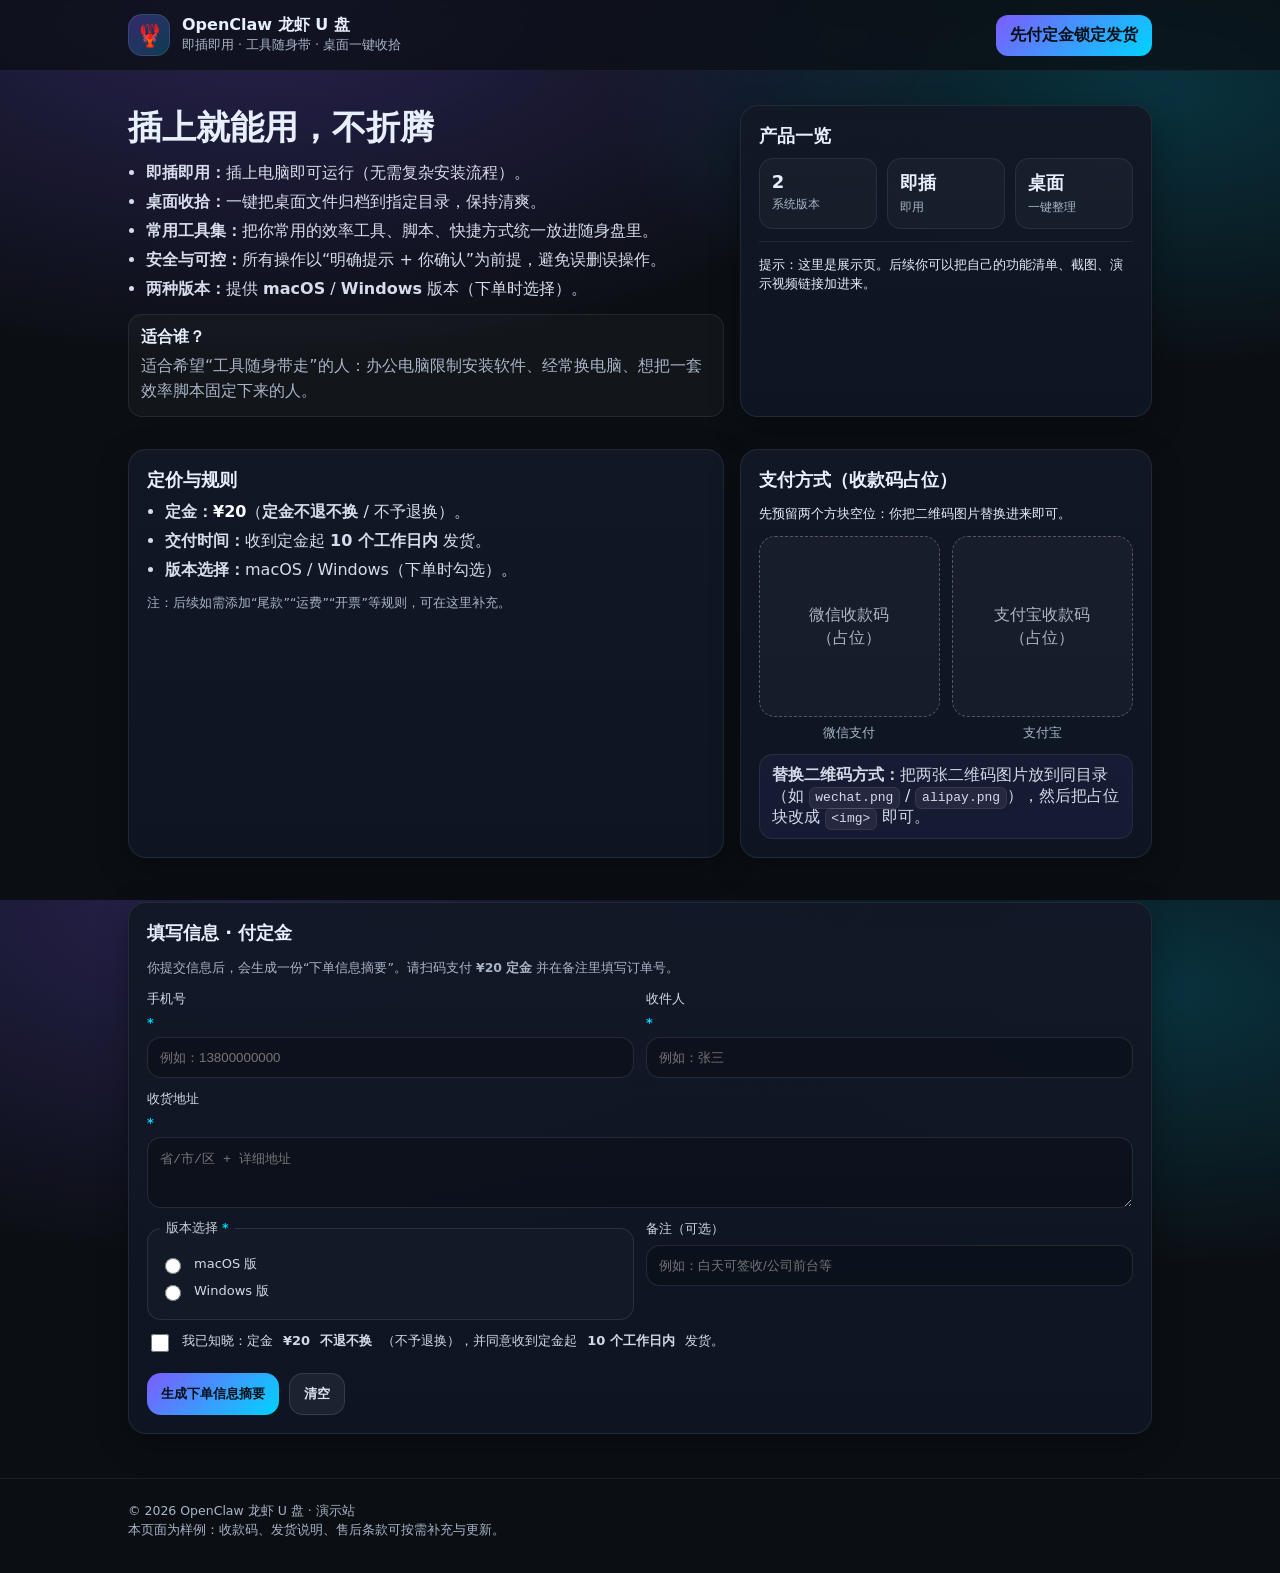
==== index.html @ 14cbc70e "feat: initial lobster usb landing page" ====
<!doctype html>
<html lang="zh-CN">
<head>
  <meta charset="utf-8" />
  <meta name="viewport" content="width=device-width, initial-scale=1" />
  <title>OpenClaw 龙虾 U 盘｜即插即用工具盘</title>
  <meta name="description" content="OpenClaw 龙虾 U 盘：即插即用，一键收拾桌面、常用工具集、效率脚本。支持 macOS / Windows 版本。" />
  <link rel="stylesheet" href="styles.css" />
</head>
<body>
  <header class="header">
    <div class="container">
      <div class="brand">
        <div class="logo" aria-hidden="true">🦞</div>
        <div>
          <h1>OpenClaw 龙虾 U 盘</h1>
          <p class="sub">即插即用 · 工具随身带 · 桌面一键收拾</p>
        </div>
      </div>
      <a class="cta" href="#order">先付定金锁定发货</a>
    </div>
  </header>

  <main>
    <section class="hero">
      <div class="container grid2">
        <div>
          <h2>插上就能用，不折腾</h2>
          <ul class="bullets">
            <li><b>即插即用：</b>插上电脑即可运行（无需复杂安装流程）。</li>
            <li><b>桌面收拾：</b>一键把桌面文件归档到指定目录，保持清爽。</li>
            <li><b>常用工具集：</b>把你常用的效率工具、脚本、快捷方式统一放进随身盘里。</li>
            <li><b>安全与可控：</b>所有操作以“明确提示 + 你确认”为前提，避免误删误操作。</li>
            <li><b>两种版本：</b>提供 <b>macOS</b> / <b>Windows</b> 版本（下单时选择）。</li>
          </ul>
          <div class="note">
            <div class="note-title">适合谁？</div>
            <div class="note-body">
              适合希望“工具随身带走”的人：办公电脑限制安装软件、经常换电脑、想把一套效率脚本固定下来的人。
            </div>
          </div>
        </div>
        <div class="card preview">
          <h3>产品一览</h3>
          <div class="kpis">
            <div class="kpi"><div class="kpi-num">2</div><div class="kpi-label">系统版本</div></div>
            <div class="kpi"><div class="kpi-num">即插</div><div class="kpi-label">即用</div></div>
            <div class="kpi"><div class="kpi-num">桌面</div><div class="kpi-label">一键整理</div></div>
          </div>
          <div class="divider"></div>
          <p class="small">提示：这里是展示页。后续你可以把自己的功能清单、截图、演示视频链接加进来。</p>
        </div>
      </div>
    </section>

    <section class="rules" id="rules">
      <div class="container grid2">
        <div class="card">
          <h3>定价与规则</h3>
          <ul class="bullets">
            <li><b>定金：</b><span class="price">¥20</span>（<b>定金不退不换</b> / 不予退换）。</li>
            <li><b>交付时间：</b>收到定金起 <b>10 个工作日内</b> 发货。</li>
            <li><b>版本选择：</b>macOS / Windows（下单时勾选）。</li>
          </ul>
          <p class="small muted">注：后续如需添加“尾款”“运费”“开票”等规则，可在这里补充。</p>
        </div>

        <div class="card" id="pay">
          <h3>支付方式（收款码占位）</h3>
          <p class="small">先预留两个方块空位：你把二维码图片替换进来即可。</p>
          <div class="qr-grid">
            <div class="qr">
              <div class="qr-box" aria-label="微信收款码占位">
                <div class="qr-placeholder">微信收款码
（占位）</div>
              </div>
              <div class="qr-label">微信支付</div>
            </div>
            <div class="qr">
              <div class="qr-box" aria-label="支付宝收款码占位">
                <div class="qr-placeholder">支付宝收款码
（占位）</div>
              </div>
              <div class="qr-label">支付宝</div>
            </div>
          </div>
          <div class="tip">
            <b>替换二维码方式：</b>把两张二维码图片放到同目录（如 <code>wechat.png</code> / <code>alipay.png</code>），然后把占位块改成 <code>&lt;img&gt;</code> 即可。
          </div>
        </div>
      </div>
    </section>

    <section class="order" id="order">
      <div class="container">
        <div class="card">
          <h3>填写信息 · 付定金</h3>
          <p class="small muted">你提交信息后，会生成一份“下单信息摘要”。请扫码支付 <b>¥20 定金</b> 并在备注里填写订单号。</p>

          <form id="orderForm" class="form" autocomplete="on">
            <div class="form-row">
              <label>
                手机号 <span class="req">*</span>
                <input name="phone" type="tel" inputmode="tel" placeholder="例如：13800000000" required />
              </label>
              <label>
                收件人 <span class="req">*</span>
                <input name="name" type="text" placeholder="例如：张三" required />
              </label>
            </div>

            <label>
              收货地址 <span class="req">*</span>
              <textarea name="address" rows="3" placeholder="省/市/区 + 详细地址" required></textarea>
            </label>

            <div class="form-row">
              <fieldset class="fieldset">
                <legend>版本选择 <span class="req">*</span></legend>
                <label class="radio"><input type="radio" name="os" value="macOS" required /> macOS 版</label>
                <label class="radio"><input type="radio" name="os" value="Windows" required /> Windows 版</label>
              </fieldset>

              <label>
                备注（可选）
                <input name="note" type="text" placeholder="例如：白天可签收/公司前台等" />
              </label>
            </div>

            <label class="check">
              <input type="checkbox" name="agree" required />
              我已知晓：定金 <b>¥20</b> <b>不退不换</b>（不予退换），并同意收到定金起 <b>10 个工作日内</b> 发货。
            </label>

            <div class="actions">
              <button type="submit" class="btn">生成下单信息摘要</button>
              <button type="button" class="btn secondary" id="clearBtn">清空</button>
            </div>
          </form>

          <div id="result" class="result" hidden>
            <div class="result-head">
              <h4>下单信息摘要</h4>
              <div class="badge" id="orderIdBadge">订单号：—</div>
            </div>
            <pre id="resultText" class="result-text"></pre>
            <div class="result-actions">
              <button class="btn" id="copyBtn" type="button">复制摘要</button>
              <a class="btn secondary" id="mailtoBtn" href="#" rel="nofollow">用邮件发送给我自己</a>
            </div>
            <p class="small muted">支付时建议在备注填写订单号，方便对账与发货。</p>
          </div>
        </div>
      </div>
    </section>

    <footer class="footer">
      <div class="container small muted">
        <div>© <span id="year"></span> OpenClaw 龙虾 U 盘 · 演示站</div>
        <div class="small">本页面为样例：收款码、发货说明、售后条款可按需补充与更新。</div>
      </div>
    </footer>
  </main>

  <script src="script.js"></script>
</body>
</html>
---- styles.css ----
:root{
  --bg:#0b0f14;
  --card:#121826;
  --card2:#0f1624;
  --text:#e7eefc;
  --muted:#a9b4c7;
  --line:#243047;
  --brand:#7c5cff;
  --brand2:#00d4ff;
  --ok:#2ee59d;
}

*{box-sizing:border-box}
html,body{height:100%}
body{
  margin:0;
  font-family: ui-sans-serif, system-ui, -apple-system, Segoe UI, Roboto, Helvetica, Arial, "PingFang SC", "Hiragino Sans GB", "Microsoft YaHei", "Noto Sans CJK SC", sans-serif;
  color:var(--text);
  background: radial-gradient(1200px 600px at 20% 0%, rgba(124,92,255,.25), transparent 60%),
              radial-gradient(1000px 500px at 90% 10%, rgba(0,212,255,.18), transparent 55%),
              var(--bg);
}

a{color:inherit}
code{background:rgba(255,255,255,.06); padding:.15rem .35rem; border:1px solid rgba(255,255,255,.08); border-radius:.4rem}

.container{max-width:1060px; margin:0 auto; padding:0 18px}

.header{
  position:sticky; top:0; z-index:10;
  backdrop-filter: blur(10px);
  background: rgba(11,15,20,.72);
  border-bottom:1px solid rgba(255,255,255,.06);
}
.header .container{display:flex; align-items:center; justify-content:space-between; gap:12px; padding:14px 18px}

.brand{display:flex; align-items:center; gap:12px}
.logo{width:42px; height:42px; display:grid; place-items:center; background:linear-gradient(135deg, rgba(124,92,255,.35), rgba(0,212,255,.22)); border:1px solid rgba(255,255,255,.10); border-radius:14px; font-size:22px}
.brand h1{font-size:16px; margin:0; line-height:1.15}
.sub{margin:3px 0 0; color:var(--muted); font-size:12.5px}

.cta{display:inline-flex; align-items:center; justify-content:center; text-decoration:none; padding:10px 14px; border-radius:12px; font-weight:650; background:linear-gradient(135deg, rgba(124,92,255,1), rgba(0,212,255,1)); color:#061017}

.hero{padding:34px 0 14px}
.rules,.order{padding:18px 0 26px}

.grid2{display:grid; grid-template-columns: 1.3fr .9fr; gap:16px}
@media (max-width: 860px){
  .grid2{grid-template-columns:1fr}
  .header .container{flex-wrap:wrap}
}

.card{
  background: linear-gradient(180deg, rgba(18,24,38,.96), rgba(15,22,36,.92));
  border: 1px solid rgba(255,255,255,.08);
  box-shadow: 0 10px 30px rgba(0,0,0,.35);
  border-radius: 18px;
  padding: 18px;
}

.preview h3{margin-top:0}

h2{font-size:34px; margin:0 0 12px}
@media (max-width: 860px){h2{font-size:28px}}

h3{margin:0 0 10px; font-size:18px}

.bullets{margin:0; padding-left: 18px; color:var(--text)}
.bullets li{margin: 8px 0; color:rgba(231,238,252,.92)}

.note{margin-top:14px; padding:12px 12px; border-radius:14px; border:1px solid rgba(255,255,255,.08); background:rgba(255,255,255,.03)}
.note-title{font-weight:700; margin-bottom:6px}
.note-body{color:var(--muted); line-height:1.55}

.kpis{display:grid; grid-template-columns: repeat(3, 1fr); gap:10px; margin-top:10px}
.kpi{padding:12px; border-radius:14px; border:1px solid rgba(255,255,255,.08); background:rgba(255,255,255,.03)}
.kpi-num{font-weight:800; font-size:18px}
.kpi-label{color:var(--muted); font-size:12px; margin-top:4px}
.divider{height:1px; background:rgba(255,255,255,.07); margin:12px 0}

.price{font-weight:800; color: #fff}

.small{font-size:12.5px; line-height:1.55}
.muted{color:var(--muted)}

.qr-grid{display:grid; grid-template-columns: 1fr 1fr; gap:12px; margin-top:12px}
@media (max-width: 520px){.qr-grid{grid-template-columns:1fr}}

.qr-box{aspect-ratio:1/1; width:100%; border-radius:16px; border:1.5px dashed rgba(255,255,255,.25); background:rgba(255,255,255,.03); display:grid; place-items:center; overflow:hidden}
.qr-placeholder{color:rgba(231,238,252,.72); text-align:center; line-height:1.4; white-space:pre-line; padding:10px}
.qr-label{margin-top:8px; text-align:center; color:var(--muted); font-size:12.5px}

.tip{margin-top:12px; padding:10px 12px; border-radius:14px; border:1px solid rgba(255,255,255,.08); background:rgba(124,92,255,.08); color:rgba(231,238,252,.9)}

.form{display:flex; flex-direction:column; gap:12px; margin-top:12px}
label{display:flex; flex-direction:column; gap:7px; font-size:13px; color:rgba(231,238,252,.9)}
input,textarea{
  border-radius:14px;
  border:1px solid rgba(255,255,255,.10);
  background:rgba(0,0,0,.22);
  color:var(--text);
  padding:12px 12px;
  outline:none;
}
input:focus,textarea:focus{border-color: rgba(0,212,255,.55); box-shadow: 0 0 0 3px rgba(0,212,255,.12)}

.form-row{display:grid; grid-template-columns: 1fr 1fr; gap:12px}
@media (max-width: 860px){.form-row{grid-template-columns:1fr}}

.fieldset{
  margin:0; border:1px solid rgba(255,255,255,.10); border-radius:14px; padding:10px 12px;
  background:rgba(255,255,255,.02)
}
legend{padding:0 6px; color:rgba(231,238,252,.85); font-size:12.5px}
.radio{flex-direction:row; align-items:center; gap:10px; margin:8px 0; font-size:13px; color:rgba(231,238,252,.9)}
.radio input{width:16px; height:16px; padding:0}

.check{flex-direction:row; gap:10px; align-items:flex-start; line-height:1.45}
.check input{width:18px; height:18px; margin-top:2px}

.req{color:var(--brand2); font-weight:800}

.actions{display:flex; gap:10px; flex-wrap:wrap; margin-top:6px}
.btn{
  appearance:none;
  border:0;
  border-radius:14px;
  padding:11px 14px;
  font-weight:750;
  cursor:pointer;
  background: linear-gradient(135deg, rgba(124,92,255,1), rgba(0,212,255,1));
  color:#061017;
}
.btn.secondary{
  background: rgba(255,255,255,.06);
  border:1px solid rgba(255,255,255,.12);
  color:rgba(231,238,252,.95);
}
.btn:active{transform: translateY(1px)}

.result{margin-top:14px; border-top:1px solid rgba(255,255,255,.08); padding-top:14px}
.result-head{display:flex; align-items:center; justify-content:space-between; gap:10px; flex-wrap:wrap}
.badge{padding:6px 10px; border-radius:999px; border:1px solid rgba(46,229,157,.35); background: rgba(46,229,157,.10); color: rgba(231,238,252,.95); font-weight:700; font-size:12.5px}
.result-text{margin:10px 0 0; padding:12px; border-radius:14px; border:1px solid rgba(255,255,255,.10); background: rgba(0,0,0,.22); color: rgba(231,238,252,.92); overflow:auto; white-space:pre-wrap}
.result-actions{display:flex; gap:10px; flex-wrap:wrap; margin-top:10px}

.footer{padding:22px 0 34px; border-top:1px solid rgba(255,255,255,.06); margin-top:18px}
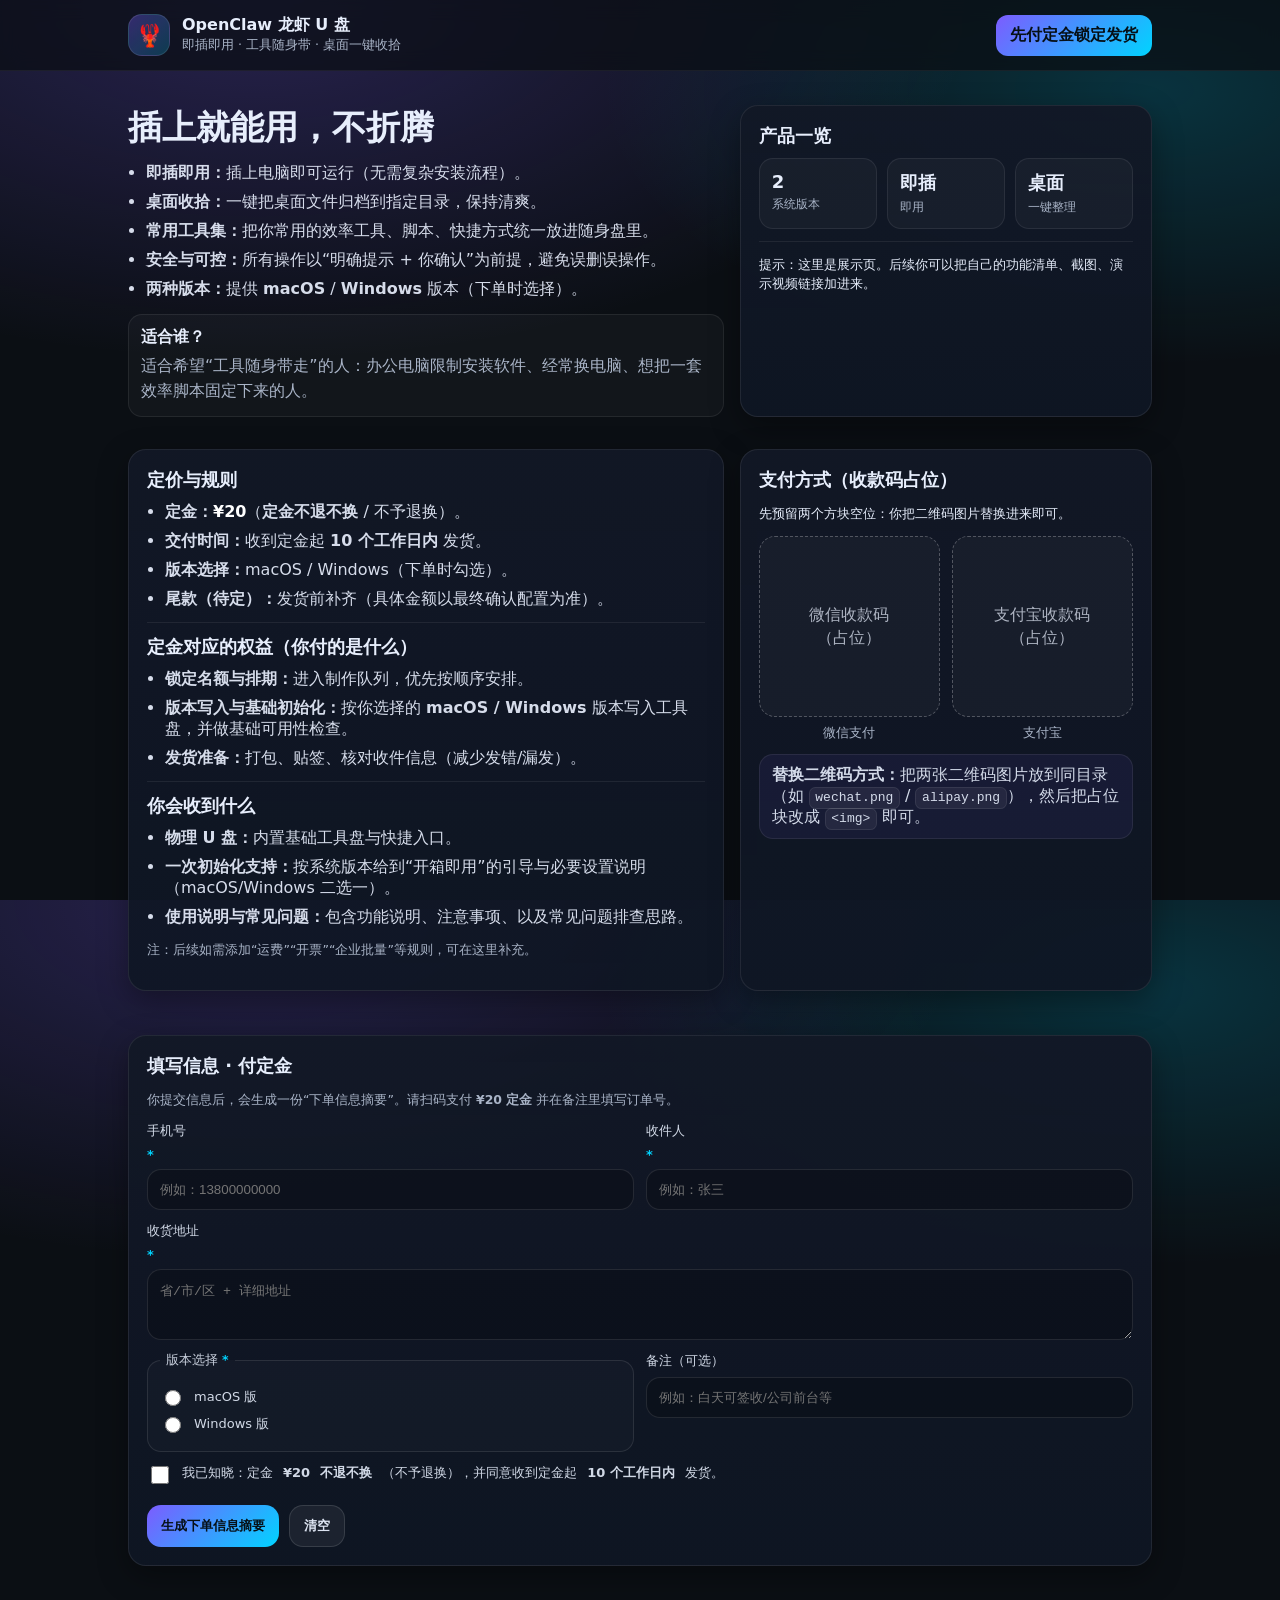
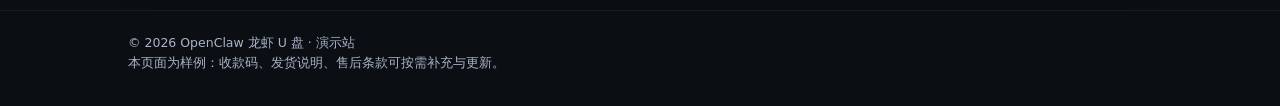
==== commit 76c04bab: "copy: add business model notes (deposit rights, deliverables, final payment)" ====
--- a/index.html
+++ b/index.html
@@ -61,8 +61,28 @@
             <li><b>定金：</b><span class="price">¥20</span>（<b>定金不退不换</b> / 不予退换）。</li>
             <li><b>交付时间：</b>收到定金起 <b>10 个工作日内</b> 发货。</li>
             <li><b>版本选择：</b>macOS / Windows（下单时勾选）。</li>
+            <li><b>尾款（待定）：</b>发货前补齐（具体金额以最终确认配置为准）。</li>
           </ul>
-          <p class="small muted">注：后续如需添加“尾款”“运费”“开票”等规则，可在这里补充。</p>
+
+          <div class="divider"></div>
+
+          <h3>定金对应的权益（你付的是什么）</h3>
+          <ul class="bullets">
+            <li><b>锁定名额与排期：</b>进入制作队列，优先按顺序安排。</li>
+            <li><b>版本写入与基础初始化：</b>按你选择的 <b>macOS / Windows</b> 版本写入工具盘，并做基础可用性检查。</li>
+            <li><b>发货准备：</b>打包、贴签、核对收件信息（减少发错/漏发）。</li>
+          </ul>
+
+          <div class="divider"></div>
+
+          <h3>你会收到什么</h3>
+          <ul class="bullets">
+            <li><b>物理 U 盘：</b>内置基础工具盘与快捷入口。</li>
+            <li><b>一次初始化支持：</b>按系统版本给到“开箱即用”的引导与必要设置说明（macOS/Windows 二选一）。</li>
+            <li><b>使用说明与常见问题：</b>包含功能说明、注意事项、以及常见问题排查思路。</li>
+          </ul>
+
+          <p class="small muted">注：后续如需添加“运费”“开票”“企业批量”等规则，可在这里补充。</p>
         </div>
 
         <div class="card" id="pay">
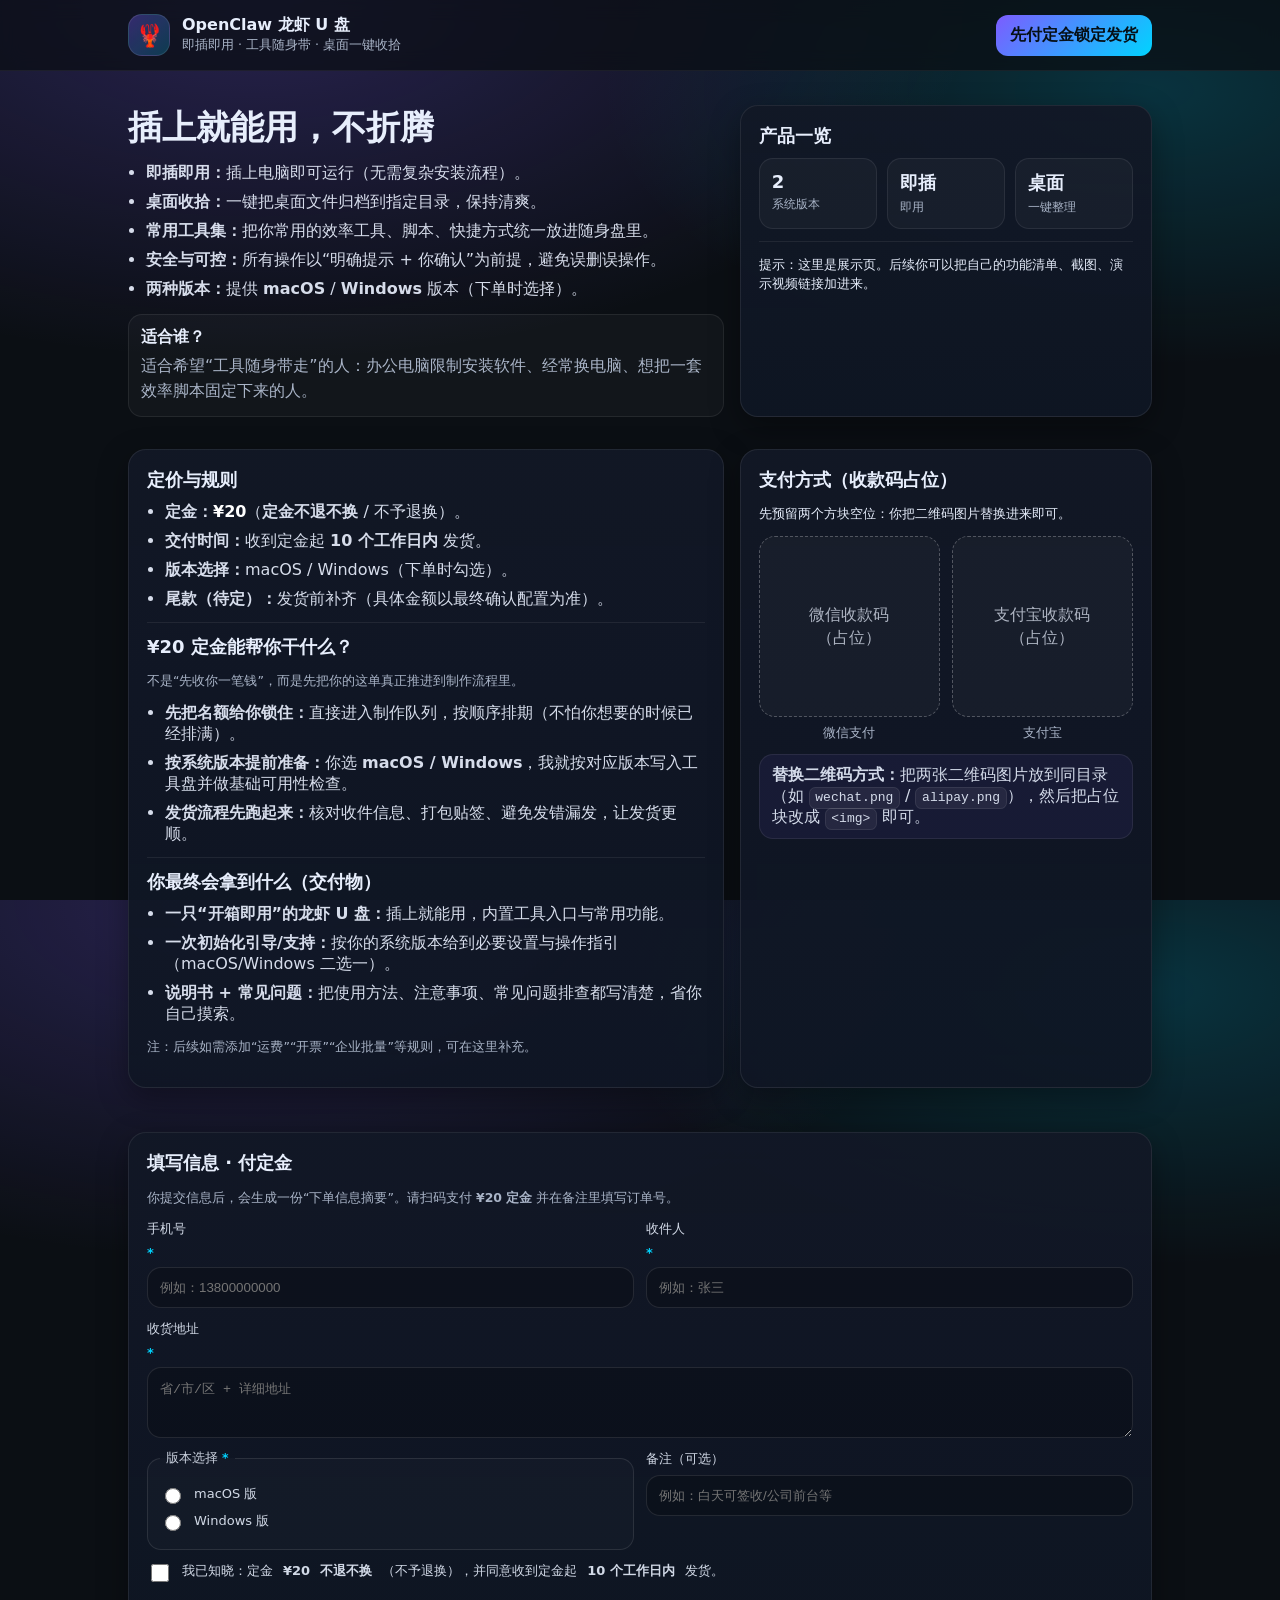
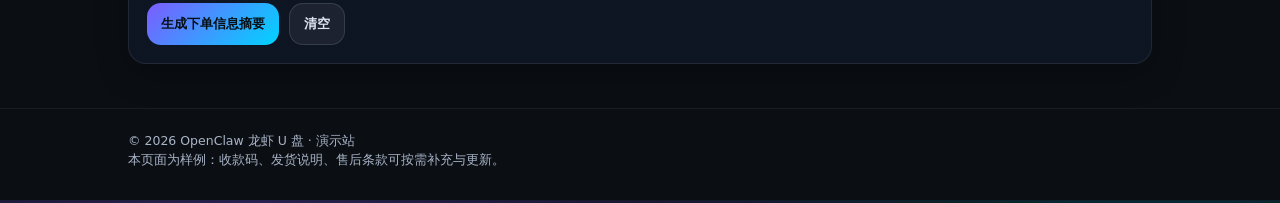
==== commit 37a1476f: "copy: rewrite deposit & deliverables into benefit-focused sales copy" ====
--- a/index.html
+++ b/index.html
@@ -66,20 +66,21 @@
 
           <div class="divider"></div>
 
-          <h3>定金对应的权益（你付的是什么）</h3>
+          <h3>¥20 定金能帮你干什么？</h3>
+          <p class="small muted">不是“先收你一笔钱”，而是先把你的这单真正推进到制作流程里。</p>
           <ul class="bullets">
-            <li><b>锁定名额与排期：</b>进入制作队列，优先按顺序安排。</li>
-            <li><b>版本写入与基础初始化：</b>按你选择的 <b>macOS / Windows</b> 版本写入工具盘，并做基础可用性检查。</li>
-            <li><b>发货准备：</b>打包、贴签、核对收件信息（减少发错/漏发）。</li>
+            <li><b>先把名额给你锁住：</b>直接进入制作队列，按顺序排期（不怕你想要的时候已经排满）。</li>
+            <li><b>按系统版本提前准备：</b>你选 <b>macOS / Windows</b>，我就按对应版本写入工具盘并做基础可用性检查。</li>
+            <li><b>发货流程先跑起来：</b>核对收件信息、打包贴签、避免发错漏发，让发货更顺。</li>
           </ul>
 
           <div class="divider"></div>
 
-          <h3>你会收到什么</h3>
+          <h3>你最终会拿到什么（交付物）</h3>
           <ul class="bullets">
-            <li><b>物理 U 盘：</b>内置基础工具盘与快捷入口。</li>
-            <li><b>一次初始化支持：</b>按系统版本给到“开箱即用”的引导与必要设置说明（macOS/Windows 二选一）。</li>
-            <li><b>使用说明与常见问题：</b>包含功能说明、注意事项、以及常见问题排查思路。</li>
+            <li><b>一只“开箱即用”的龙虾 U 盘：</b>插上就能用，内置工具入口与常用功能。</li>
+            <li><b>一次初始化引导/支持：</b>按你的系统版本给到必要设置与操作指引（macOS/Windows 二选一）。</li>
+            <li><b>说明书 + 常见问题：</b>把使用方法、注意事项、常见问题排查都写清楚，省你自己摸索。</li>
           </ul>
 
           <p class="small muted">注：后续如需添加“运费”“开票”“企业批量”等规则，可在这里补充。</p>
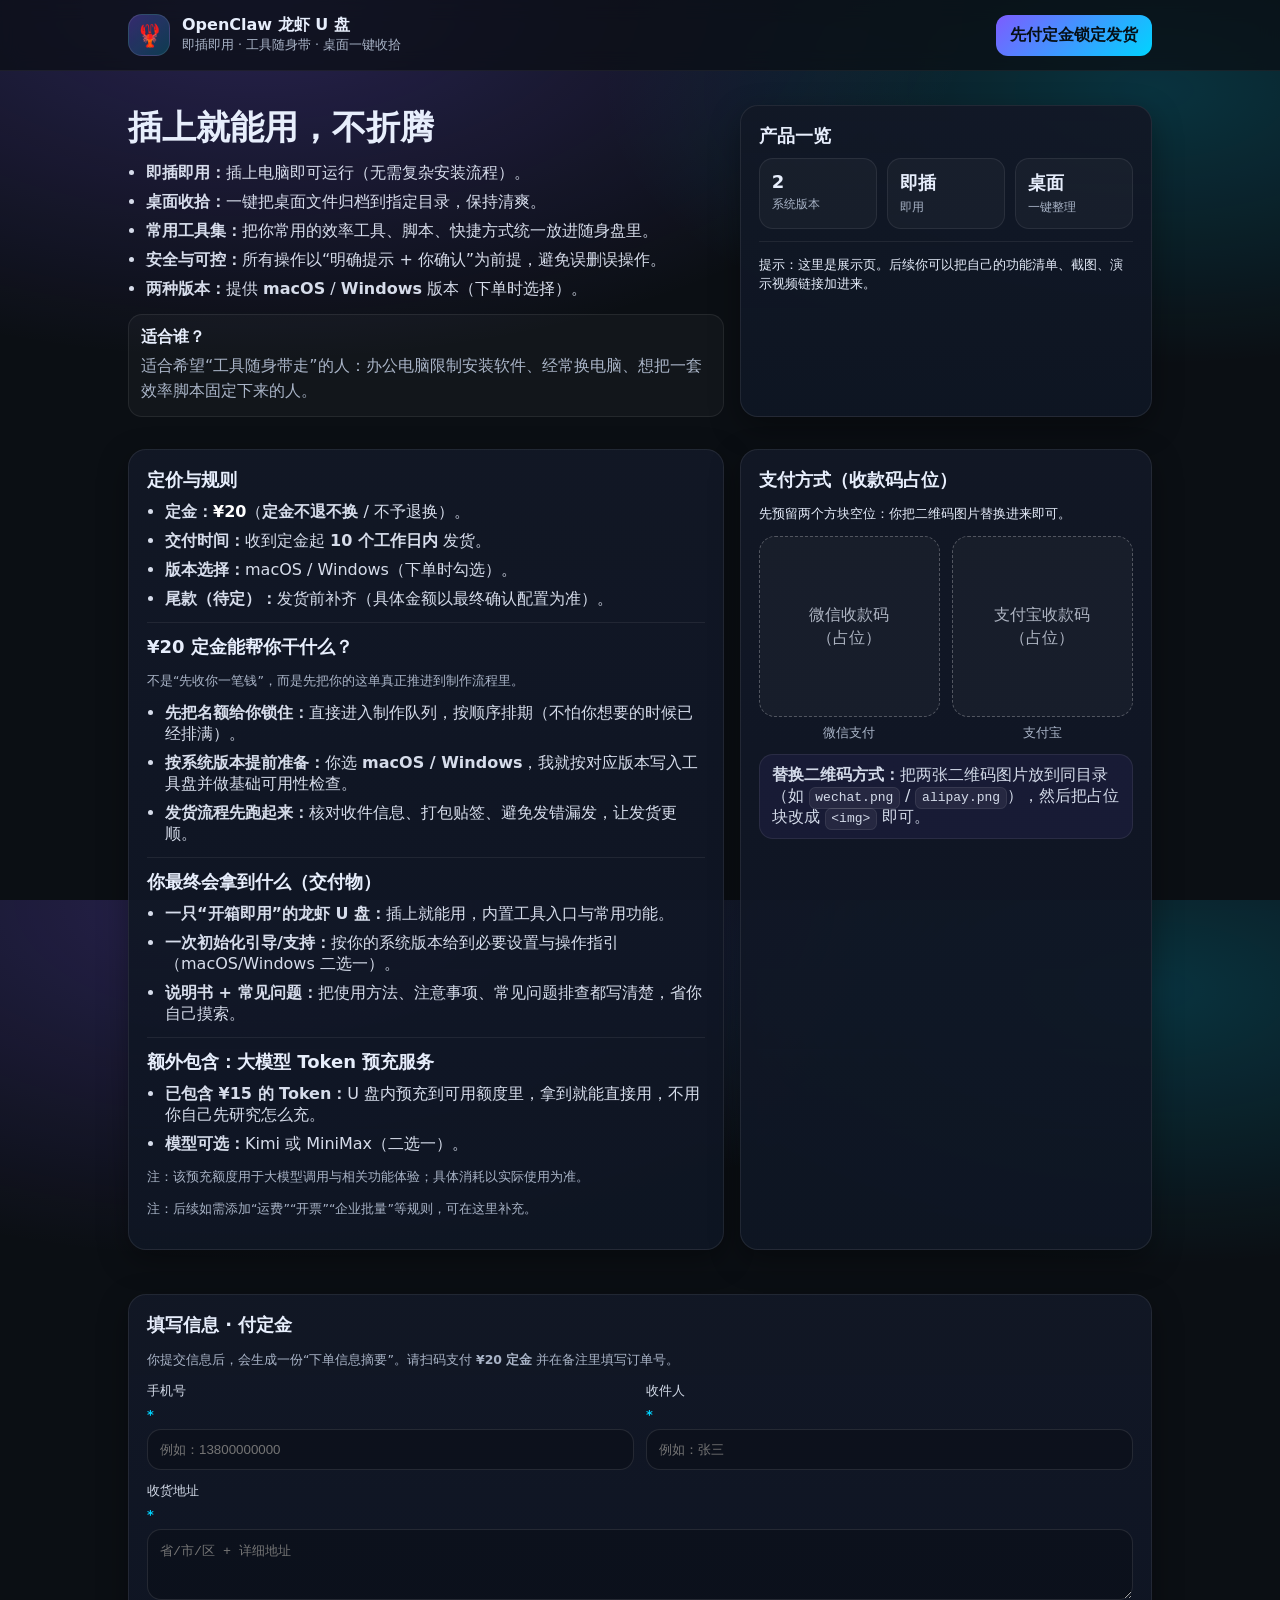
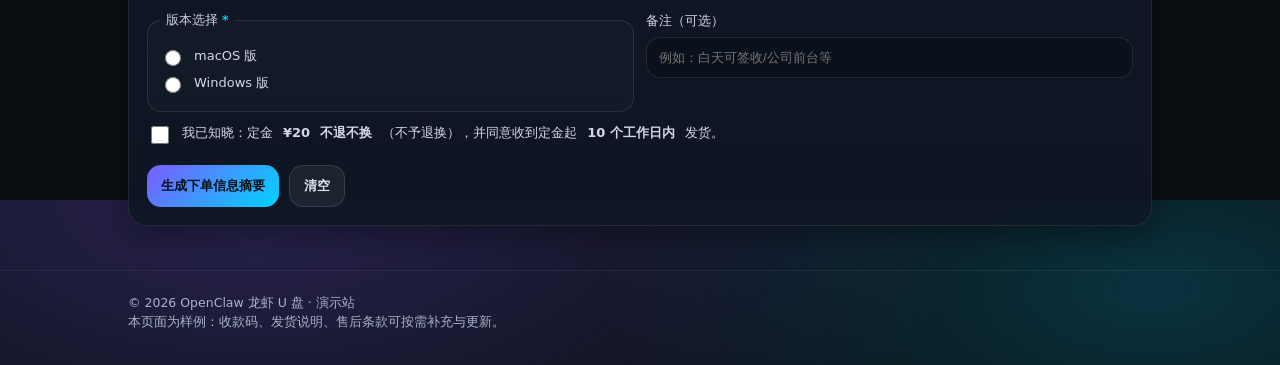
==== commit c1c7ccce: "copy: add included 15 RMB token credit (Kimi/MiniMax)" ====
--- a/index.html
+++ b/index.html
@@ -82,6 +82,15 @@
             <li><b>一次初始化引导/支持：</b>按你的系统版本给到必要设置与操作指引（macOS/Windows 二选一）。</li>
             <li><b>说明书 + 常见问题：</b>把使用方法、注意事项、常见问题排查都写清楚，省你自己摸索。</li>
           </ul>
+
+          <div class="divider"></div>
+
+          <h3>额外包含：大模型 Token 预充服务</h3>
+          <ul class="bullets">
+            <li><b>已包含 ¥15 的 Token：</b>U 盘内预充到可用额度里，拿到就能直接用，不用你自己先研究怎么充。</li>
+            <li><b>模型可选：</b>Kimi 或 MiniMax（二选一）。</li>
+          </ul>
+          <p class="small muted">注：该预充额度用于大模型调用与相关功能体验；具体消耗以实际使用为准。</p>
 
           <p class="small muted">注：后续如需添加“运费”“开票”“企业批量”等规则，可在这里补充。</p>
         </div>
